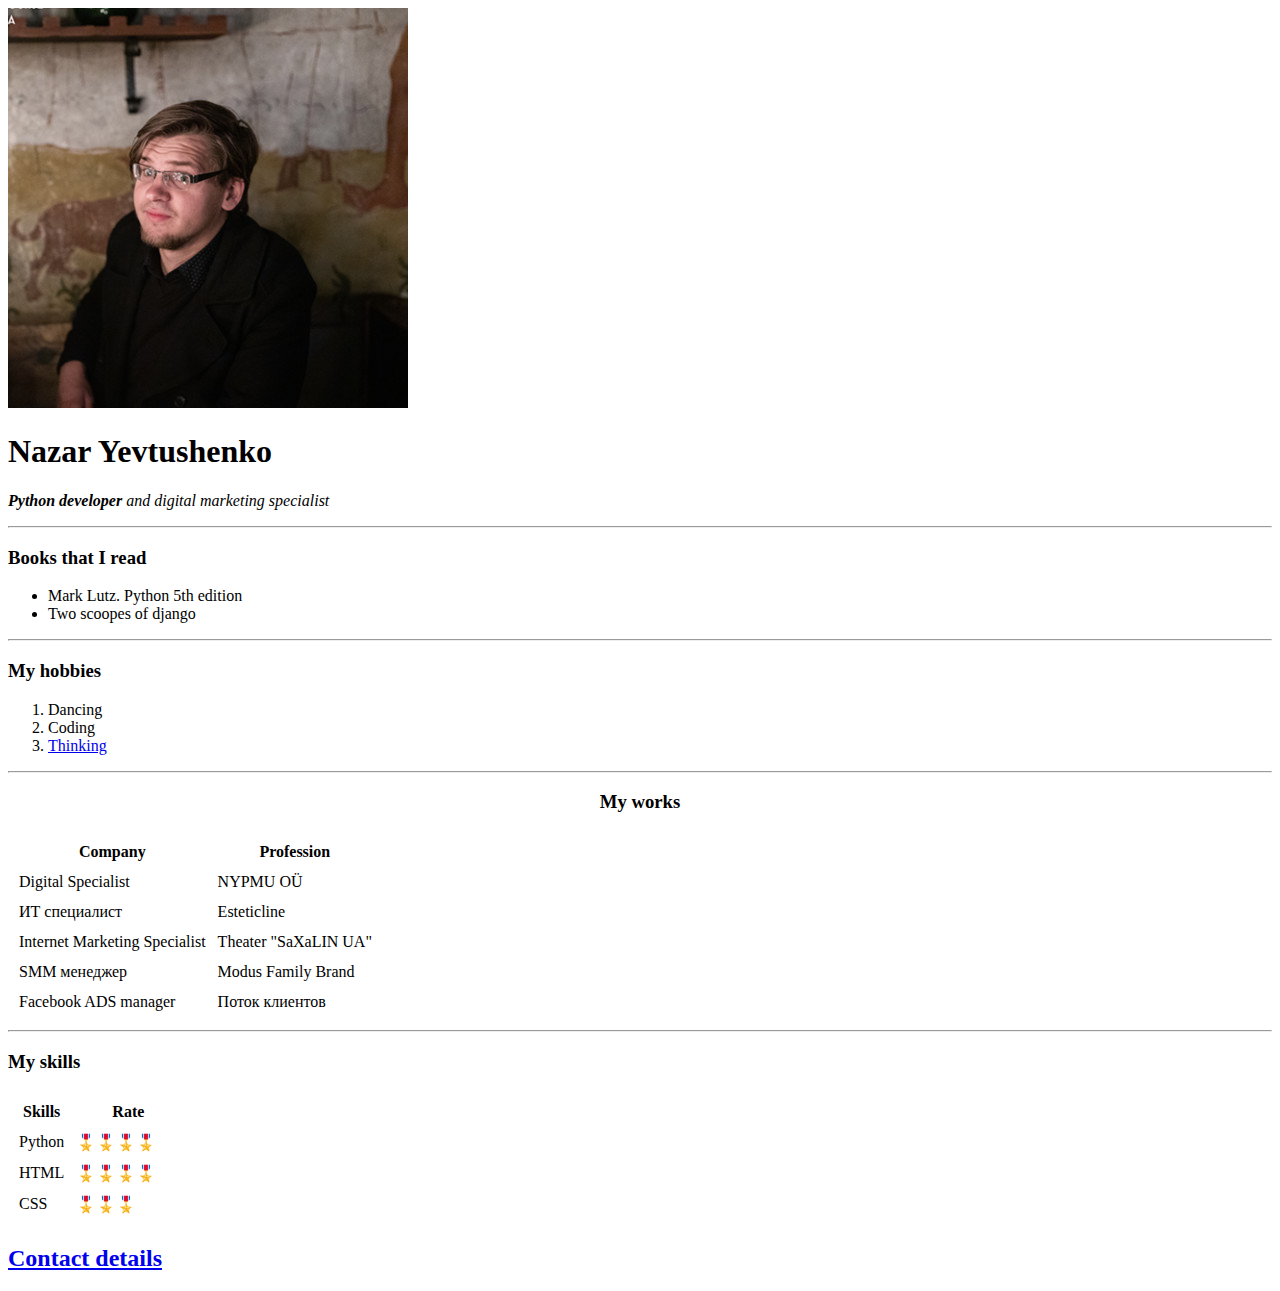
==== index.html @ b06dd328 "CV" ====
<!DOCTYPE html>
<html lang="en" dir="ltr">

<head>
    <meta charset="utf-8">
    <title>Nazar's Yevtushenko personal site</title>
</head>

<body>
<img src="img/nazar.jpg" alt="Nazar profile picture">
<h1>Nazar Yevtushenko</h1>
<p><em><strong>Python developer</strong> and digital marketing specialist</em></p>
<hr>
<h3>Books that I read</h3>
<ul>
    <li>Mark Lutz. Python 5th edition</li>
    <li>Two scoopes of django</li>
</ul>
<hr>
<h3>My hobbies </h3>
<ol>
    <li>Dancing</li>
    <li>Coding</li>
    <li><a href="https://en.wikipedia.org/wiki/Think_different">Thinking</a></li>
</ol>
<hr>
<center><h3>My works</h3></center>
<table cellspacing="10px">
    <thead>
    <tr>
        <th>Company</th>
        <th>Profession</th>
    </tr>
    </thead>
    <tbody>
    <tr>
        <td>Digital Specialist</td>
        <td>NYPMU OÜ</td>
    </tr>
    <tr>
        <td>ИТ специалист</td>
        <td>Esteticline</td>
    </tr>
    <tr>
        <td>Internet Marketing Specialist</td>
        <td>Theater "SaXaLIN UA"​</td>
    </tr>
    <tr>
        <td>SMM менеджер</td>
        <td>Modus Family Brand</td>
    </tr>
    <tr>
        <td>Facebook ADS manager</td>
        <td>Поток клиентов</td>
    </tr>
    </tbody>
</table>
<hr>
<h3>My skills</h3>
<table cellspacing="10px">
    <thead>
    <tr>
        <th>Skills</th>
        <th colspan="5">Rate</th>
    </tr>
    </thead>
    <tbody>
    <tr>
        <td>Python</td>
        <td>🎖️🎖️🎖️🎖️</td>
    </tr>
    <tr>
        <td>HTML</td>
        <td>🎖️🎖️🎖️🎖️</td>
    </tr>
    <tr>
        <td>CSS</td>
        <td>🎖️🎖️🎖️</td>
        <td></td>
        <td>️</td>
    </tr>
    </tbody>
</table>

<h2><a href="contacts.html">Contact details</a></h2>

</body>

</html>
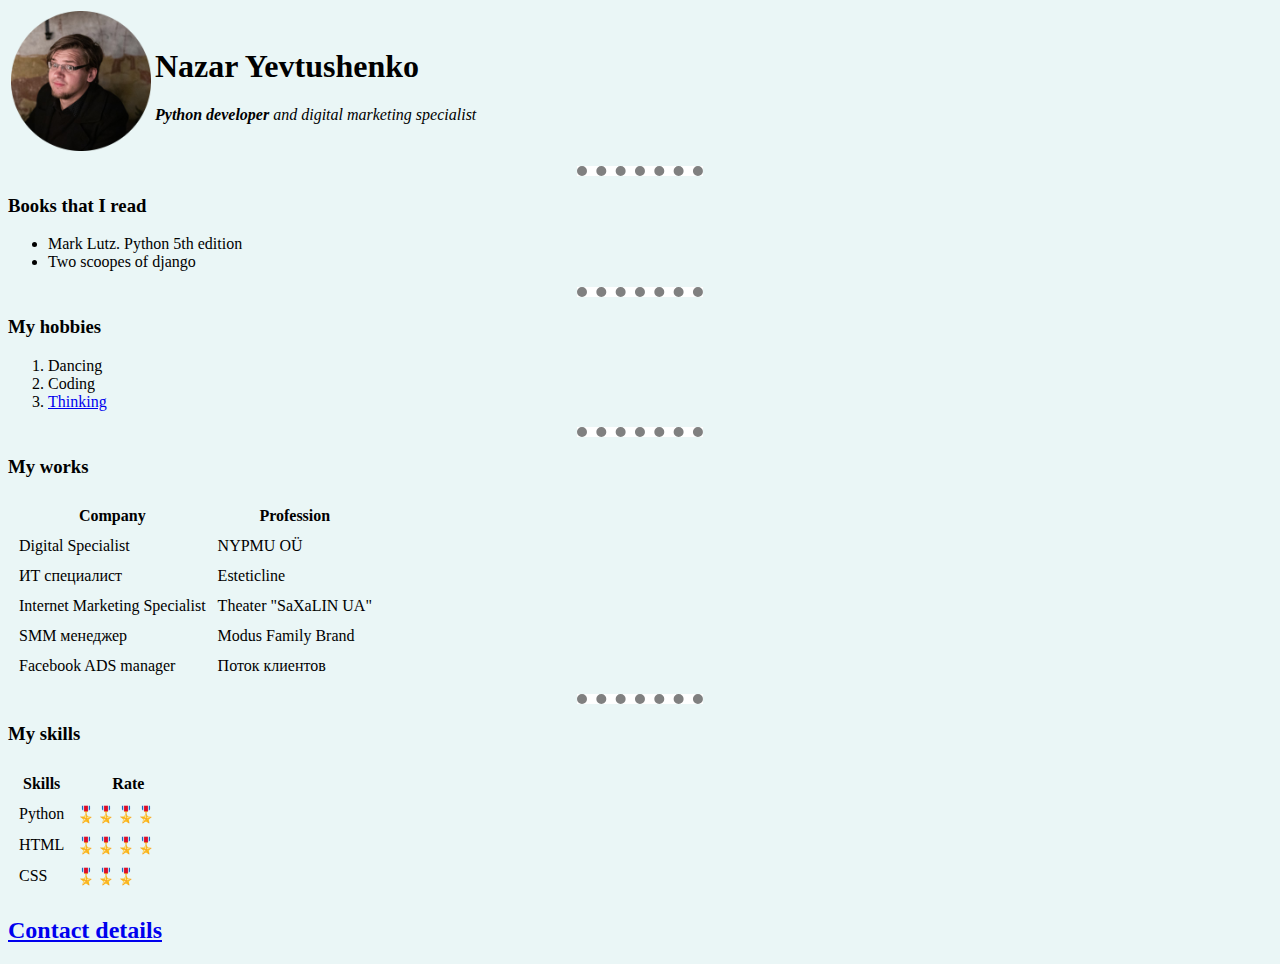
==== commit 01487236: "01.09" ====
--- a/index.html
+++ b/index.html
@@ -2,88 +2,114 @@
 <html lang="en" dir="ltr">
 
 <head>
-    <meta charset="utf-8">
-    <title>Nazar's Yevtushenko personal site</title>
+  <meta charset="utf-8">
+  <title>Nazar's Yevtushenko personal site</title>
+  <style>
+    body {
+      background-color: #EAF6F6;
+    }
+
+    hr {
+      border-style: dotted none none none;
+      background-color: white;
+      height: 0px;
+      width: 10%;
+      border-color: grey;
+      border-width: 10px;
+    }
+
+    img {
+      width: 140px;
+    }
+  </style>
 </head>
 
 <body>
-<img src="img/nazar.jpg" alt="Nazar profile picture">
-<h1>Nazar Yevtushenko</h1>
-<p><em><strong>Python developer</strong> and digital marketing specialist</em></p>
-<hr>
-<h3>Books that I read</h3>
-<ul>
+  <table>
+    <tr>
+      <td>
+        <img src="img/nazar.png" alt="Nazar profile picture">
+      </td>
+      <td>
+        <h1>Nazar Yevtushenko</h1>
+        <p><em><strong>Python developer</strong> and digital marketing specialist</em></p>
+      </td>
+    </tr>
+  </table>
+  <hr>
+  <h3>Books that I read</h3>
+  <ul>
     <li>Mark Lutz. Python 5th edition</li>
     <li>Two scoopes of django</li>
-</ul>
-<hr>
-<h3>My hobbies </h3>
-<ol>
+  </ul>
+  <hr>
+  <h3>My hobbies </h3>
+  <ol>
     <li>Dancing</li>
     <li>Coding</li>
     <li><a href="https://en.wikipedia.org/wiki/Think_different">Thinking</a></li>
-</ol>
-<hr>
-<center><h3>My works</h3></center>
-<table cellspacing="10px">
+  </ol>
+  <hr>
+  <h3>My works</h3>
+  <table cellspacing="10px">
     <thead>
-    <tr>
+      <tr>
         <th>Company</th>
         <th>Profession</th>
-    </tr>
+      </tr>
     </thead>
     <tbody>
-    <tr>
+      <tr>
         <td>Digital Specialist</td>
         <td>NYPMU OÜ</td>
-    </tr>
-    <tr>
+      </tr>
+      <tr>
         <td>ИТ специалист</td>
         <td>Esteticline</td>
-    </tr>
-    <tr>
+      </tr>
+      <tr>
         <td>Internet Marketing Specialist</td>
         <td>Theater "SaXaLIN UA"​</td>
-    </tr>
-    <tr>
+      </tr>
+      <tr>
         <td>SMM менеджер</td>
         <td>Modus Family Brand</td>
-    </tr>
-    <tr>
+      </tr>
+      <tr>
         <td>Facebook ADS manager</td>
         <td>Поток клиентов</td>
-    </tr>
+      </tr>
     </tbody>
-</table>
-<hr>
-<h3>My skills</h3>
-<table cellspacing="10px">
+  </table>
+  <hr>
+  <h3>My skills</h3>
+  <table cellspacing="10px">
     <thead>
-    <tr>
+      <tr>
         <th>Skills</th>
         <th colspan="5">Rate</th>
-    </tr>
+      </tr>
     </thead>
     <tbody>
-    <tr>
+      <tr>
         <td>Python</td>
         <td>🎖️🎖️🎖️🎖️</td>
-    </tr>
-    <tr>
+      </tr>
+      <tr>
         <td>HTML</td>
         <td>🎖️🎖️🎖️🎖️</td>
-    </tr>
-    <tr>
+      </tr>
+      <tr>
         <td>CSS</td>
         <td>🎖️🎖️🎖️</td>
         <td></td>
         <td>️</td>
-    </tr>
+      </tr>
     </tbody>
-</table>
+  </table>
 
-<h2><a href="contacts.html">Contact details</a></h2>
+  <h2><a href="contacts.html">Contact details</a></h2>
 
 </body>
 
-</html>
+</html>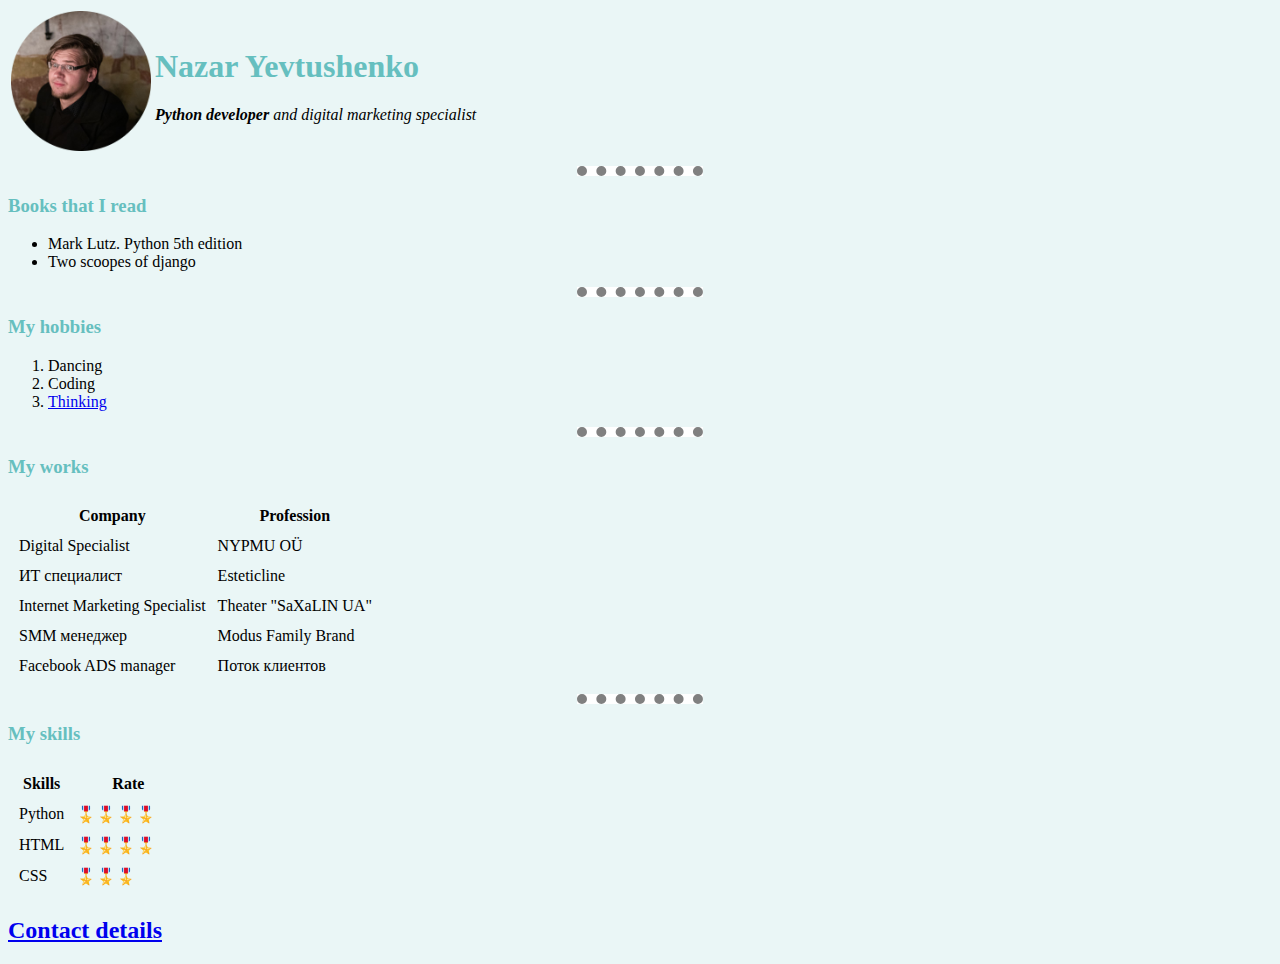
==== commit 5cf7e304: "01.09" ====
--- a/index.html
+++ b/index.html
@@ -3,25 +3,9 @@
 
 <head>
   <meta charset="utf-8">
+  <link rel="stylesheet" href="css/styles.css">
   <title>Nazar's Yevtushenko personal site</title>
-  <style>
-    body {
-      background-color: #EAF6F6;
-    }
 
-    hr {
-      border-style: dotted none none none;
-      background-color: white;
-      height: 0px;
-      width: 10%;
-      border-color: grey;
-      border-width: 10px;
-    }
-
-    img {
-      width: 140px;
-    }
-  </style>
 </head>
 
 <body>
--- a/css/styles.css
+++ b/css/styles.css
@@ -0,0 +1,24 @@
+body {
+  background-color: #EAF6F6;
+}
+
+h1 {
+  color: #66BFBF;
+}
+
+h3 {
+  color: #66BFBF;
+}
+
+hr {
+  border-style: dotted none none none;
+  background-color: white;
+  height: 0px;
+  width: 10%;
+  border-color: grey;
+  border-width: 10px;
+}
+
+img {
+  width: 140px;
+}
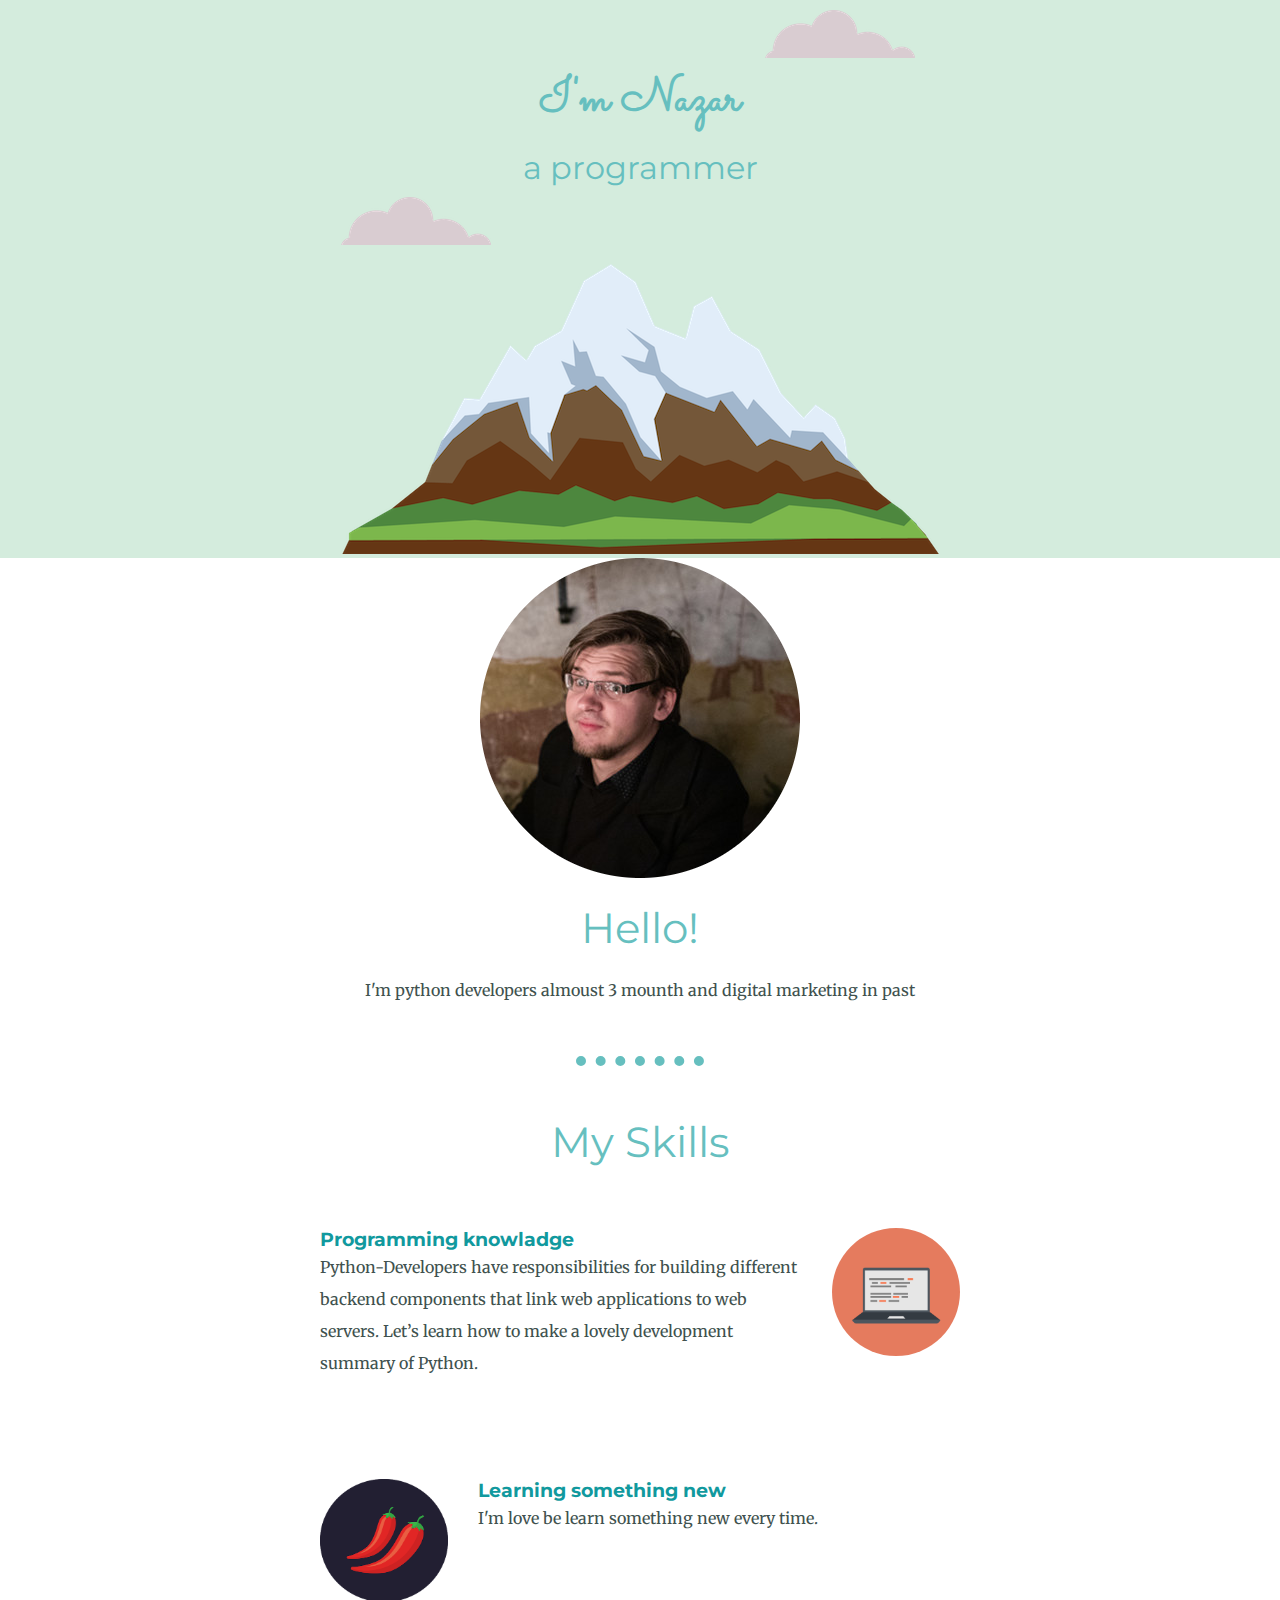
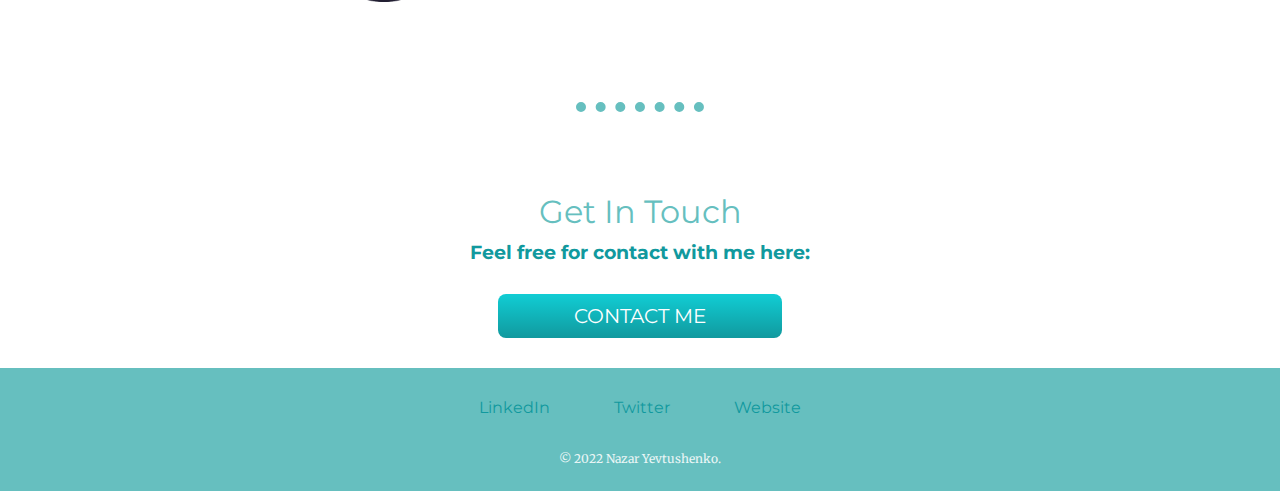
==== commit 558d766c: "05.09" ====
--- a/index.html
+++ b/index.html
@@ -4,96 +4,58 @@
 <head>
   <meta charset="utf-8">
   <link rel="stylesheet" href="css/styles.css">
-  <title>Nazar's Yevtushenko personal site</title>
-
+  <link rel="icon" href="favicon.ico">
+  <link rel="preconnect" href="https://fonts.googleapis.com">
+  <link rel="preconnect" href="https://fonts.gstatic.com" crossorigin>
+  <link href="https://fonts.googleapis.com/css2?family=Merriweather&family=Montserrat&family=Sacramento&display=swap" rel="stylesheet">
+  <title>Nazar Yevtushenko</title>
 </head>
 
 <body>
-  <table>
-    <tr>
-      <td>
-        <img src="img/nazar.png" alt="Nazar profile picture">
-      </td>
-      <td>
-        <h1>Nazar Yevtushenko</h1>
-        <p><em><strong>Python developer</strong> and digital marketing specialist</em></p>
-      </td>
-    </tr>
-  </table>
-  <hr>
-  <h3>Books that I read</h3>
-  <ul>
-    <li>Mark Lutz. Python 5th edition</li>
-    <li>Two scoopes of django</li>
-  </ul>
-  <hr>
-  <h3>My hobbies </h3>
-  <ol>
-    <li>Dancing</li>
-    <li>Coding</li>
-    <li><a href="https://en.wikipedia.org/wiki/Think_different">Thinking</a></li>
-  </ol>
-  <hr>
-  <h3>My works</h3>
-  <table cellspacing="10px">
-    <thead>
-      <tr>
-        <th>Company</th>
-        <th>Profession</th>
-      </tr>
-    </thead>
-    <tbody>
-      <tr>
-        <td>Digital Specialist</td>
-        <td>NYPMU OÜ</td>
-      </tr>
-      <tr>
-        <td>ИТ специалист</td>
-        <td>Esteticline</td>
-      </tr>
-      <tr>
-        <td>Internet Marketing Specialist</td>
-        <td>Theater "SaXaLIN UA"​</td>
-      </tr>
-      <tr>
-        <td>SMM менеджер</td>
-        <td>Modus Family Brand</td>
-      </tr>
-      <tr>
-        <td>Facebook ADS manager</td>
-        <td>Поток клиентов</td>
-      </tr>
-    </tbody>
-  </table>
-  <hr>
-  <h3>My skills</h3>
-  <table cellspacing="10px">
-    <thead>
-      <tr>
-        <th>Skills</th>
-        <th colspan="5">Rate</th>
-      </tr>
-    </thead>
-    <tbody>
-      <tr>
-        <td>Python</td>
-        <td>🎖️🎖️🎖️🎖️</td>
-      </tr>
-      <tr>
-        <td>HTML</td>
-        <td>🎖️🎖️🎖️🎖️</td>
-      </tr>
-      <tr>
-        <td>CSS</td>
-        <td>🎖️🎖️🎖️</td>
-        <td></td>
-        <td>️</td>
-      </tr>
-    </tbody>
-  </table>
+  <div class="top-container">
+    <img class="top-cloud" src="img/cloud.png" alt="cloud-img">
+    <h1>I'm Nazar</h1>
+    <h2>a programmer</h2>
+    <img class="bottom-cloud" src="img/cloud.png" alt="cloud-img">
+    <img class="mountain" src="img/mountain.png" alt="mountain-img">
+  </div>
 
-  <h2><a href="contacts.html">Contact details</a></h2>
+  <div class="middle-container">
+    <div class="profile">
+      <img src="img/nazar.png" alt="">
+      <h2>Hello!</h2>
+      <p class="intro">I'm python developers almoust 3 mounth and digital marketing in past</p>
+    </div>
+    <hr>
+    <div class="skills">
+      <h2>My Skills</h2>
+      <div class="skill-row">
+        <img class="code-img" src="img\computer.png" alt="">
+        <h3>Programming knowladge</h3>
+        <p>Python-Developers have responsibilities for building different backend components that link web applications to web servers. Let’s learn how to make a lovely development summary of Python.</p>
+      </div>
+      <div class="skill-row">
+        <img class="chilli-img" src="img\chillies.png" alt="">
+        <h3>Learning something new</h3>
+        <p>I'm love be learn something new every time.</p>
+      </div>
+    </div>
+    <hr>
+    <div class="contact-me">
+      <h2>Get In Touch</h2>
+      <h3>Feel free for contact with me here:</h3>
+      <a class="btn" href="mailto:nazar.yevtushenko@gmail.com">CONTACT ME</a>
+    </div>
+  </div>
+
+
+  <div class="bottom-container">
+    <a class="footer-link" href="https://www.linkedin.com/">LinkedIn</a>
+    <a class="footer-link" href="https://twitter.com/">Twitter</a>
+    <a class="footer-link" href="https://www.appbrewery.co/">Website</a>
+    <p>© 2022 Nazar Yevtushenko.</p>
+  </div>
 
 </body>
 
-</html>+</html>
--- a/css/styles.css
+++ b/css/styles.css
@@ -1,24 +1,161 @@
+* {
+  margin: 0;
+}
+
 body {
-  background-color: #EAF6F6;
+  color: #40514E;
+  text-align: center;
+  font-family: 'Merriweather', serif;
+  font-size: 1em
 }
 
 h1 {
+  margin: 50 auto 0 auto;
+  font-family: 'Sacramento', cursive;
+  font-size: 3rem;
   color: #66BFBF;
+  line-height: 2;
+}
+
+h2 {
+  font-family: 'Montserrat', sans-serif;
+  font-size: 2rem;
+  color: #66BFBF;
+  font-weight: normal;
+  padding-bottom: 10px;
 }
 
 h3 {
-  color: #66BFBF;
+  font-family: 'Montserrat', sans-serif;
+  color: #11999E;
+}
+
+a {
+  color: #11999E;
+}
+
+p {
+  line-height: 2;
+}
+
+.top-container {
+  background-color: #D4ECDD;
+}
+
+.top-cloud {
+  position: relative;
+  left: 200px;
+  top: 10px
+}
+
+.bottom-cloud {
+  position: absolute;
+}
+
+.mountain {}
+
+.profile {
+
+}
+
+.profile>h2 {
+  padding: 20px;
+  font-size: 42px
+}
+
+.intro {
+  width: 50%;
+  margin: auto;
+}
+
+.skills {}
+
+.skills>h2 {
+  font-size: 42px;
+}
+
+.skill-row {
+  width: 50%;
+  margin: 50px auto;
+  text-align: left;
+  display: inline-block;
+}
+
+.chilli-img {
+  width: 20%;
+  float: left;
+  margin-right: 30px
+}
+
+.code-img {
+  width: 20%;
+  border-radius: 100px;
+  float: right;
+  margin-left: 30px
 }
 
 hr {
-  border-style: dotted none none none;
-  background-color: white;
-  height: 0px;
+  border: dotted #66bfbf 10px;
+  border-style: none;
+  border-top-style: dotted;
   width: 10%;
-  border-color: grey;
-  border-width: 10px;
+  margin: 50px auto;
 }
 
-img {
-  width: 140px;
+.contact-me {
+  padding: 30px
 }
+
+.btn {
+  background: #11cdd4;
+  background-image: -webkit-linear-gradient(top, #11cdd4, #11999e);
+  background-image: -moz-linear-gradient(top, #11cdd4, #11999e);
+  background-image: -ms-linear-gradient(top, #11cdd4, #11999e);
+  background-image: -o-linear-gradient(top, #11cdd4, #11999e);
+  background-image: linear-gradient(to bottom, #11cdd4, #11999e);
+  -webkit-border-radius: 8;
+  -moz-border-radius: 8;
+  border-radius: 8px;
+  font-family: 'Montserrat', sans-serif;
+  color: #ffffff;
+  font-size: 20px;
+  padding: 10px 20px 10px 20px;
+  text-decoration: none;
+  display: block;
+  width: 20%;
+  margin: 30px auto 0;
+}
+
+.btn:hover {
+  background: #30e3cb;
+  background-image: -webkit-linear-gradient(top, #30e3cb, #2bc4ad);
+  background-image: -moz-linear-gradient(top, #30e3cb, #2bc4ad);
+  background-image: -ms-linear-gradient(top, #30e3cb, #2bc4ad);
+  background-image: -o-linear-gradient(top, #30e3cb, #2bc4ad);
+  background-image: linear-gradient(to bottom, #30e3cb, #2bc4ad);
+  text-decoration: none;
+}
+
+.bottom-container {
+  background-color: #66BFBF;
+  padding: 100px auto;
+  display: inline-block;
+  width: 100%;
+  padding-bottom: 20px;
+}
+
+.footer-link {
+  display: inline-block;
+  margin: 30px;
+  color: #11999E;
+  font-family: 'Montserrat', sans-serif;
+  text-decoration: none;
+}
+a hover{
+  color: #113993;
+}
+
+.bottom-container>p {
+  color: #EAF6F6;
+  font-size: 0.75em;
+}
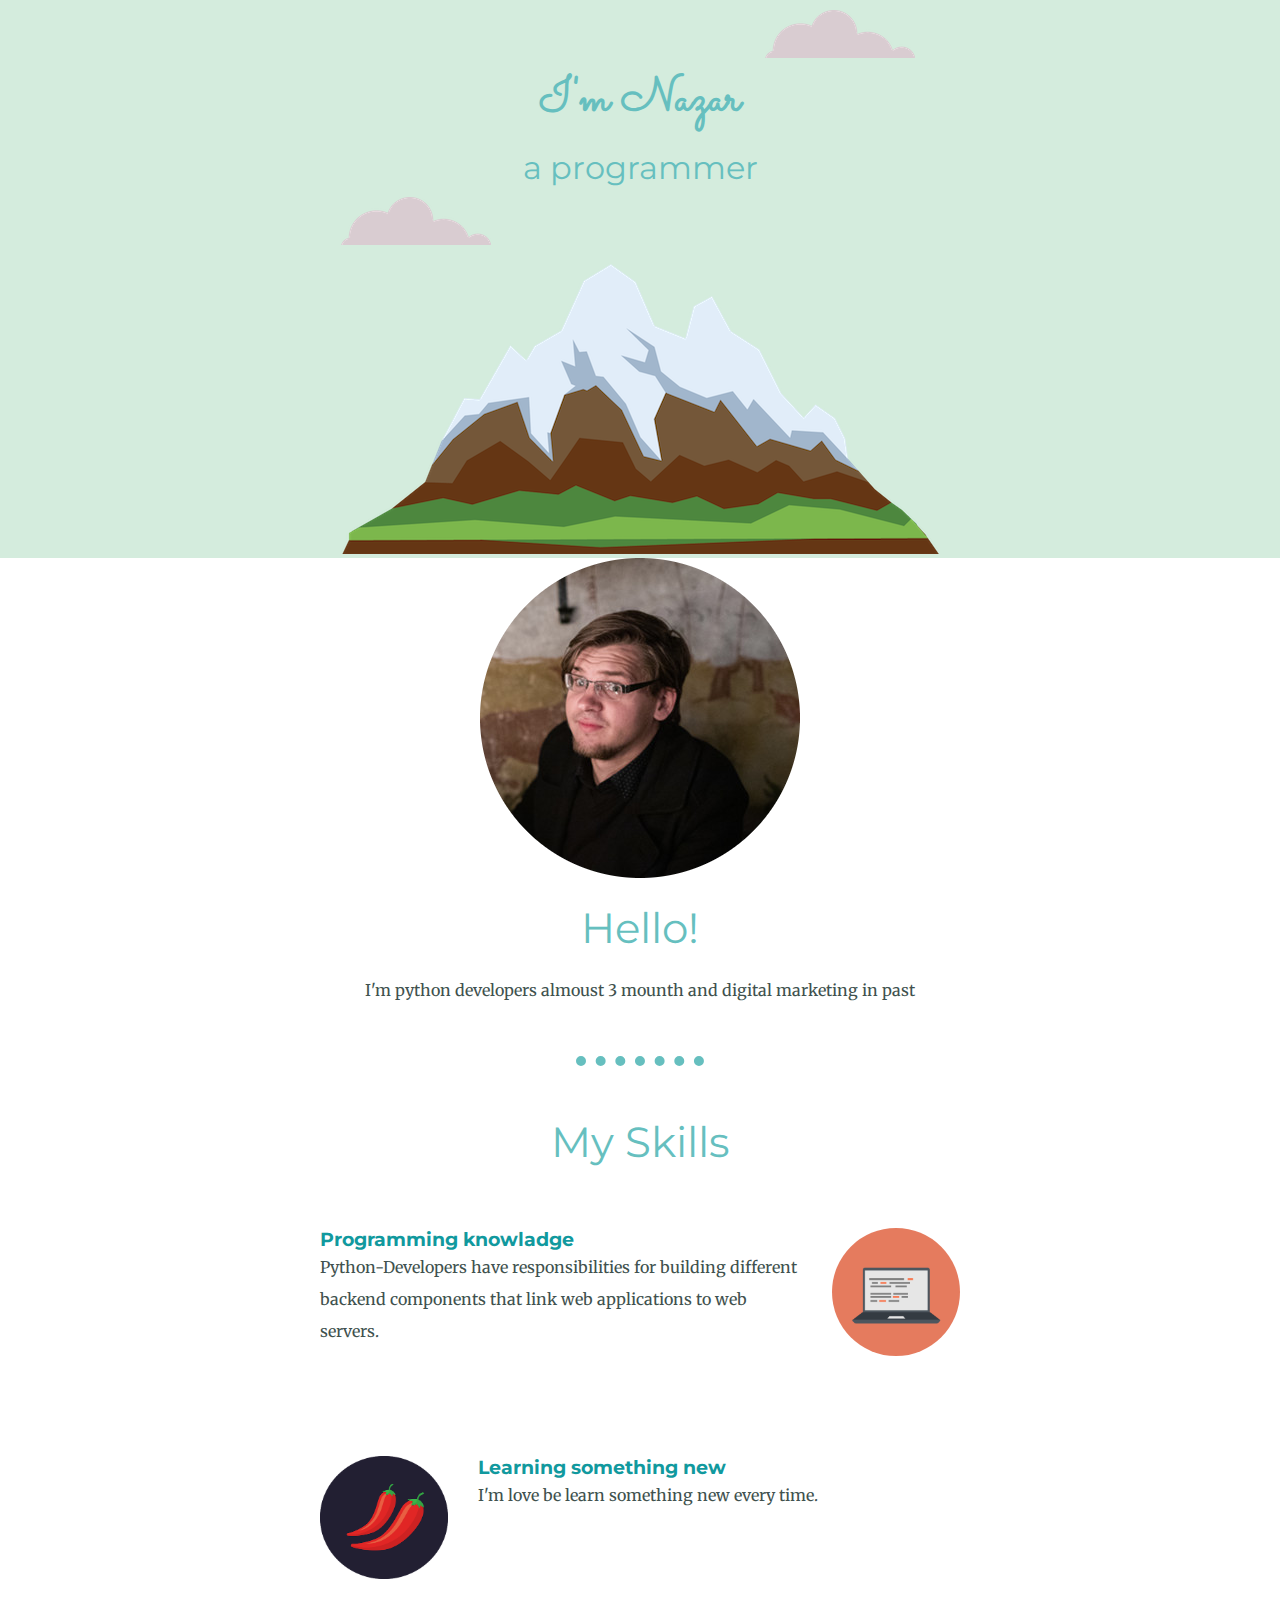
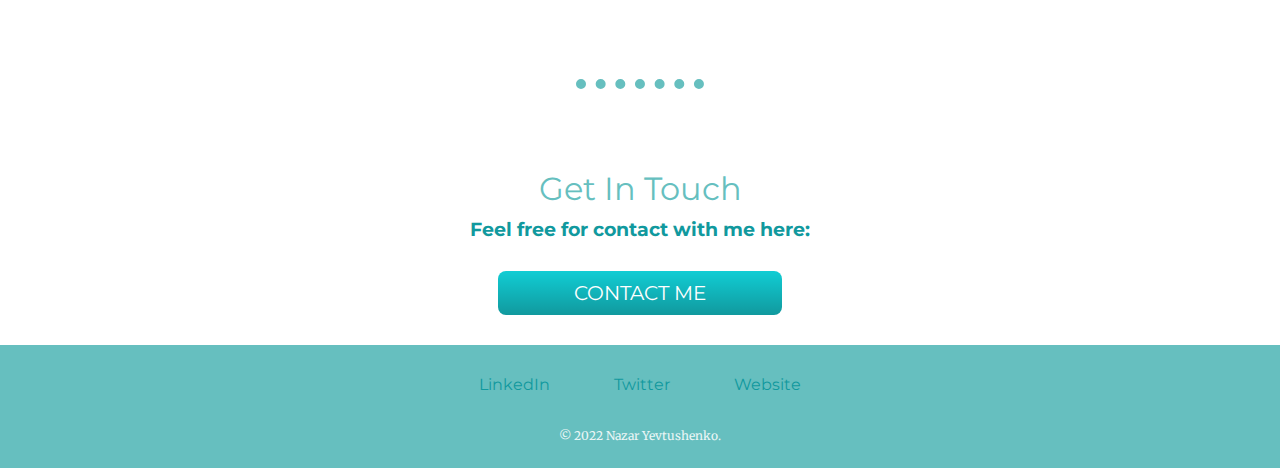
==== commit efa6e894: "05.09" ====
--- a/index.html
+++ b/index.html
@@ -3,7 +3,7 @@
 
 <head>
   <meta charset="utf-8">
-  <link rel="stylesheet" href="css/styles.css">
+  <link rel="stylesheet" href="css\styles.css">
   <link rel="icon" href="favicon.ico">
   <link rel="preconnect" href="https://fonts.googleapis.com">
   <link rel="preconnect" href="https://fonts.gstatic.com" crossorigin>
@@ -32,7 +32,7 @@
       <div class="skill-row">
         <img class="code-img" src="img\computer.png" alt="">
         <h3>Programming knowladge</h3>
-        <p>Python-Developers have responsibilities for building different backend components that link web applications to web servers. Let’s learn how to make a lovely development summary of Python.</p>
+        <p>Python-Developers have responsibilities for building different backend components that link web applications to web servers. </p>
       </div>
       <div class="skill-row">
         <img class="chilli-img" src="img\chillies.png" alt="">
